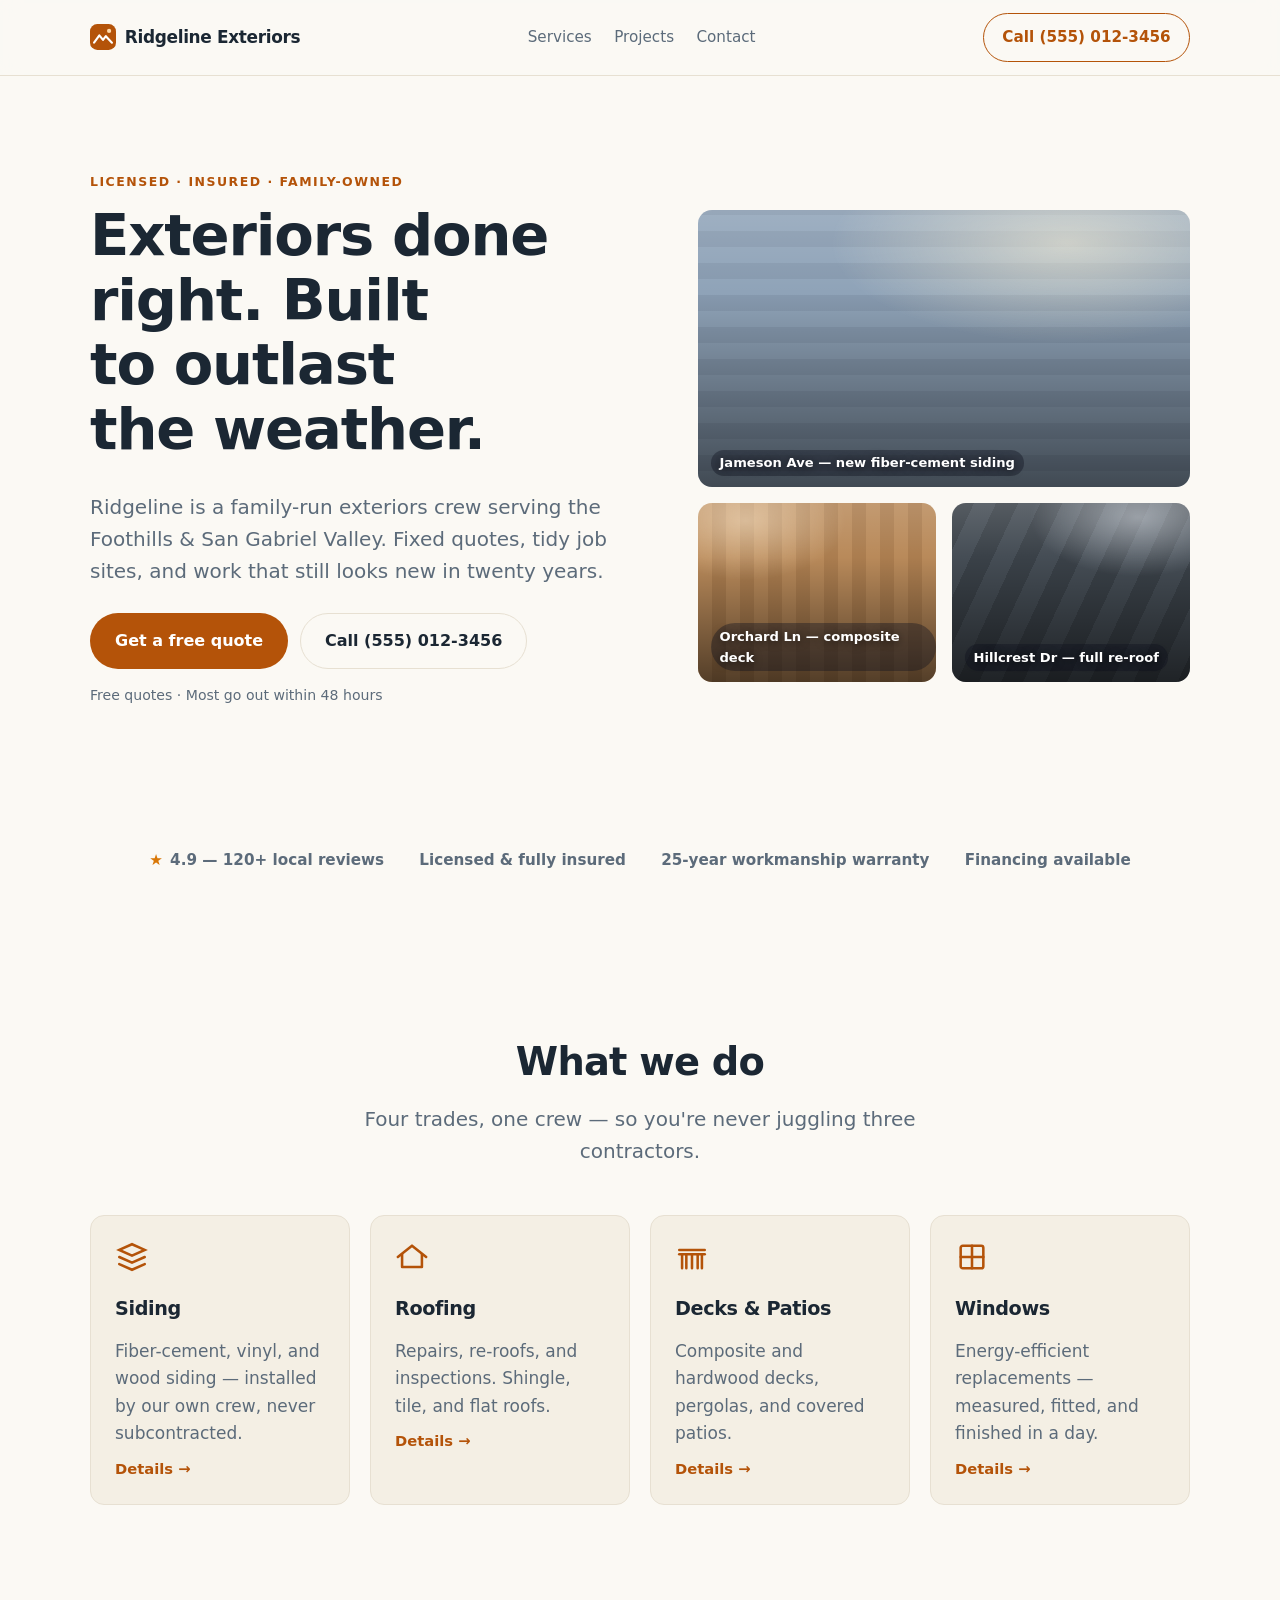
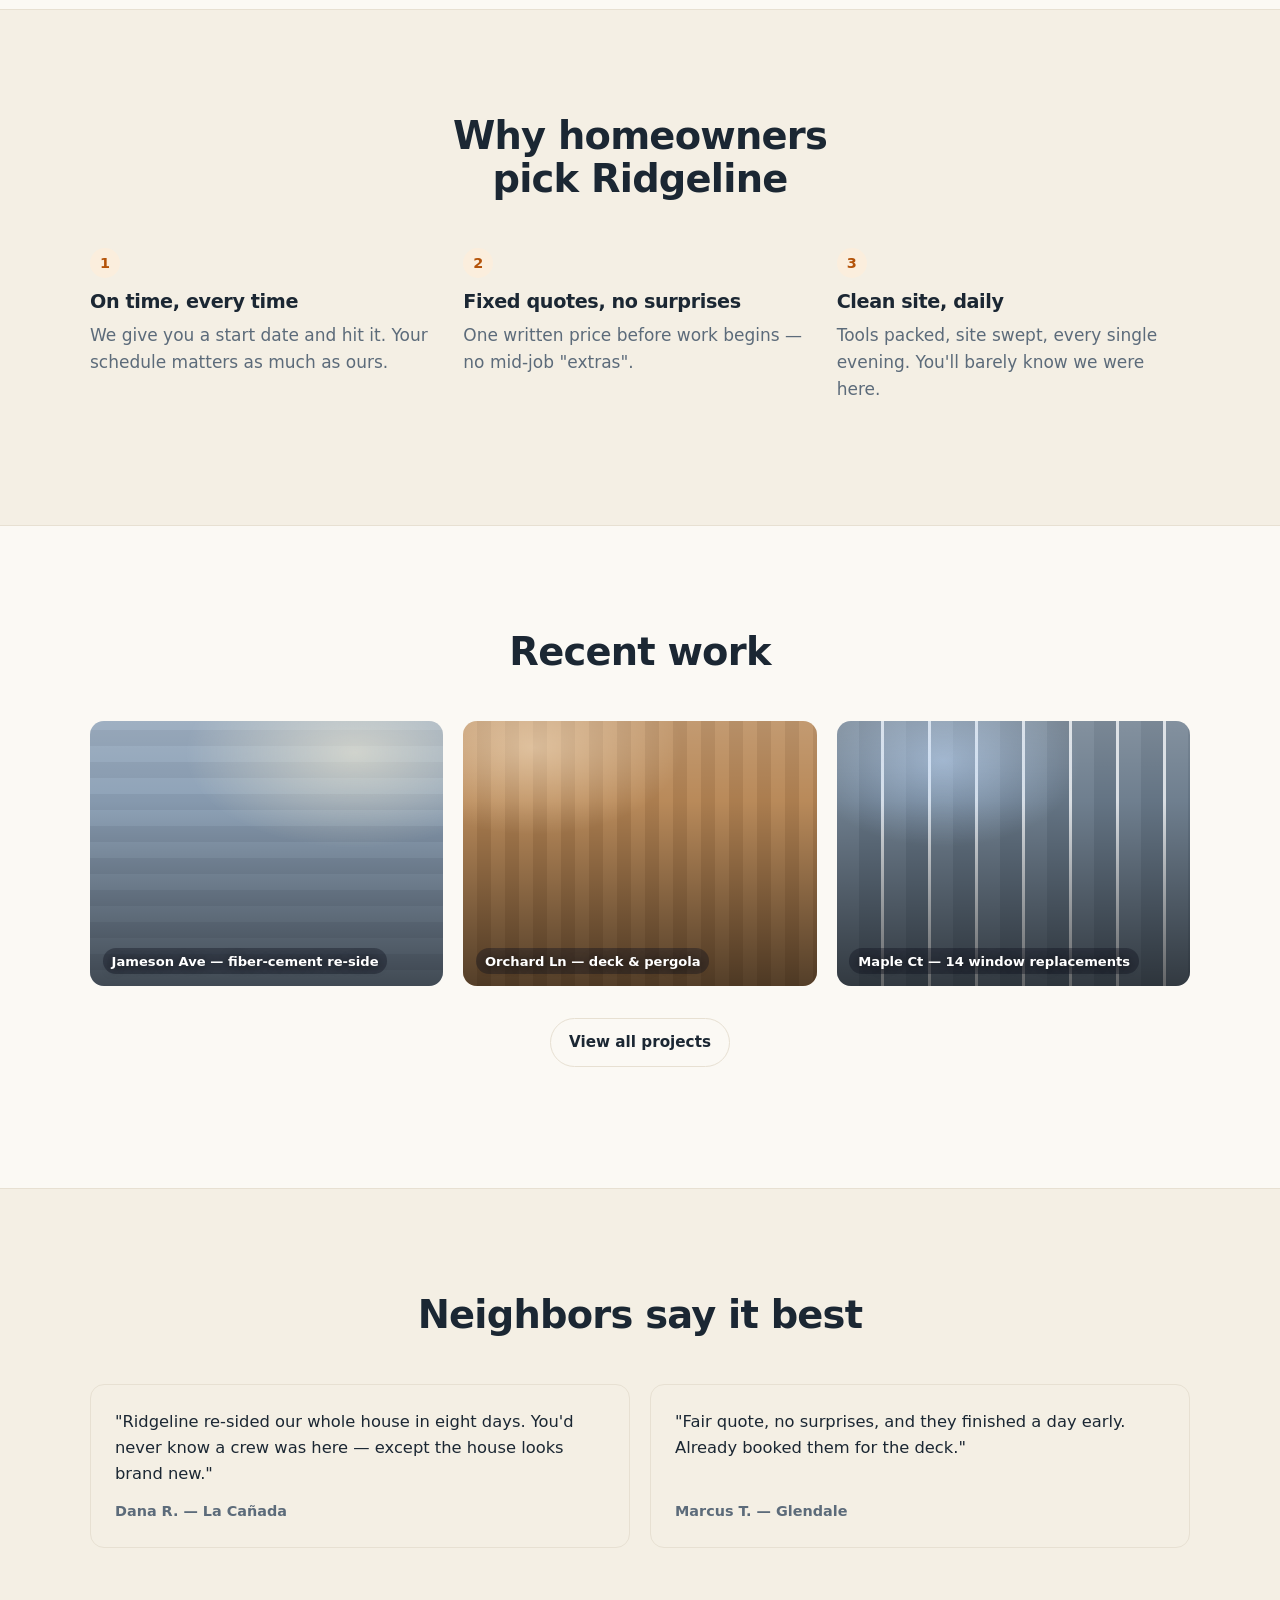
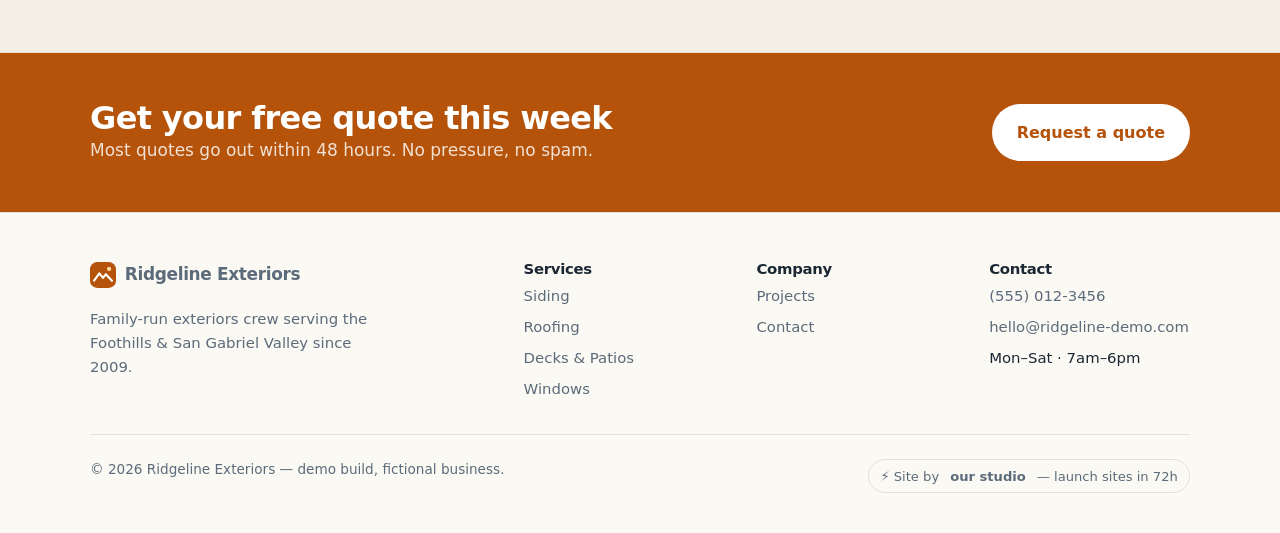
==== index.html @ 2b3e5225 "Ridgeline Exteriors — showcase build (fictional business)" ====
<!doctype html>
<html lang="en">
<head>
  <meta charset="utf-8">
  <meta name="viewport" content="width=device-width, initial-scale=1">
  <title>Ridgeline Exteriors — Siding, roofing &amp; decks done right</title>
  <meta name="description" content="Family-run exteriors crew serving the Foothills & San Gabriel Valley. Siding, roofing, decks, and windows — fixed quotes, tidy job sites, 25-year workmanship warranty.">
  <meta property="og:title" content="Ridgeline Exteriors">
  <meta property="og:description" content="Exteriors done right. Built to outlast the weather.">
  <!-- TODO(og): generate assets/og.png at QA -->
  <meta property="og:image" content="assets/og.png">
  <link rel="icon" href="assets/favicon.svg" type="image/svg+xml">
  <link rel="stylesheet" href="assets/base.css">
  <link rel="stylesheet" href="assets/site.css">
</head>
<body>
  <header class="nav">
    <div class="container nav-inner">
      <a class="brand" href="index.html">
        <svg class="brand-mark" viewBox="0 0 32 32" aria-hidden="true"><rect width="32" height="32" rx="9" fill="var(--accent)"/><path d="M5 23l6.5-9 4.5 5.5 3.5-4.5L27 23" fill="none" stroke="#fff" stroke-width="2.6" stroke-linecap="round" stroke-linejoin="round"/><circle cx="23.5" cy="8.5" r="2.6" fill="#ffd9a8"/></svg>
        Ridgeline Exteriors
      </a>
      <nav aria-label="Main">
        <ul class="nav-links">
          <li><a href="services.html">Services</a></li>
          <li><a href="projects.html">Projects</a></li>
          <li><a href="contact.html">Contact</a></li>
        </ul>
      </nav>
      <a class="btn btn-phone" href="tel:+15550123456">Call (555) 012-3456</a>
    </div>
  </header>

  <main>
    <!-- Hero -->
    <section class="hero">
      <div class="container hero-inner">
        <div>
          <p class="eyebrow">Licensed · Insured · Family-owned</p>
          <h1>Exteriors done right. Built to outlast the weather.</h1>
          <p class="lead">Ridgeline is a family-run exteriors crew serving the Foothills &amp; San Gabriel Valley. Fixed quotes, tidy job sites, and work that still looks new in twenty years.</p>
          <div class="hero-cta">
            <a class="btn btn-primary btn-lg" href="contact.html">Get a free quote</a>
            <a class="btn btn-ghost btn-lg" href="tel:+15550123456">Call (555) 012-3456</a>
          </div>
          <p class="hero-note">Free quotes · Most go out within 48 hours</p>
        </div>
        <div style="display:grid;grid-template-columns:1fr 1fr;gap:1rem;">
          <div class="photo photo-siding" style="grid-column:1/-1;aspect-ratio:16/9;"><span class="cap">Jameson Ave — new fiber-cement siding</span></div>
          <div class="photo photo-deck"><span class="cap">Orchard Ln — composite deck</span></div>
          <div class="photo photo-roof"><span class="cap">Hillcrest Dr — full re-roof</span></div>
        </div>
      </div>
    </section>

    <!-- Trust bar -->
    <section class="section-tight">
      <div class="container">
        <div class="trustbar">
          <span><span class="star">★</span> 4.9 — 120+ local reviews</span>
          <span>Licensed &amp; fully insured</span>
          <span>25-year workmanship warranty</span>
          <span>Financing available</span>
        </div>
      </div>
    </section>

    <!-- Services -->
    <section class="section" id="services">
      <div class="container">
        <div class="center" style="max-width:660px;margin:0 auto 3rem;">
          <h2>What we do</h2>
          <p class="lead">Four trades, one crew — so you're never juggling three contractors.</p>
        </div>
        <div class="grid grid-4">
          <div class="card service-card">
            <svg class="icon" viewBox="0 0 24 24" fill="none" stroke="currentColor" stroke-width="1.8" stroke-linecap="round" aria-hidden="true"><path d="M3 7l9-4 9 4-9 4-9-4z"/><path d="M3 12l9 4 9-4"/><path d="M3 17l9 4 9-4"/></svg>
            <h3>Siding</h3>
            <p class="muted mb-0">Fiber-cement, vinyl, and wood siding — installed by our own crew, never subcontracted.</p>
            <a class="more" href="services.html#siding">Details →</a>
          </div>
          <div class="card service-card">
            <svg class="icon" viewBox="0 0 24 24" fill="none" stroke="currentColor" stroke-width="1.8" stroke-linecap="round" stroke-linejoin="round" aria-hidden="true"><path d="M2 12L12 4l10 8"/><path d="M5 10v9h14v-9"/></svg>
            <h3>Roofing</h3>
            <p class="muted mb-0">Repairs, re-roofs, and inspections. Shingle, tile, and flat roofs.</p>
            <a class="more" href="services.html#roofing">Details →</a>
          </div>
          <div class="card service-card">
            <svg class="icon" viewBox="0 0 24 24" fill="none" stroke="currentColor" stroke-width="1.8" stroke-linecap="round" aria-hidden="true"><path d="M3 10h18"/><path d="M5 10v10M19 10v10M8 10v10M12 10v10M16 10v10"/><path d="M3 7h18"/></svg>
            <h3>Decks &amp; Patios</h3>
            <p class="muted mb-0">Composite and hardwood decks, pergolas, and covered patios.</p>
            <a class="more" href="services.html#decks">Details →</a>
          </div>
          <div class="card service-card">
            <svg class="icon" viewBox="0 0 24 24" fill="none" stroke="currentColor" stroke-width="1.8" stroke-linecap="round" aria-hidden="true"><rect x="4" y="4" width="16" height="16" rx="1.5"/><path d="M12 4v16M4 12h16"/></svg>
            <h3>Windows</h3>
            <p class="muted mb-0">Energy-efficient replacements — measured, fitted, and finished in a day.</p>
            <a class="more" href="services.html#windows">Details →</a>
          </div>
        </div>
      </div>
    </section>

    <!-- Why us -->
    <section class="section" style="background:var(--card);border-block:1px solid var(--line);">
      <div class="container">
        <div class="center" style="max-width:660px;margin:0 auto 3rem;">
          <h2>Why homeowners pick Ridgeline</h2>
        </div>
        <div class="grid grid-3">
          <div>
            <span class="step-num">1</span>
            <h3>On time, every time</h3>
            <p class="muted">We give you a start date and hit it. Your schedule matters as much as ours.</p>
          </div>
          <div>
            <span class="step-num">2</span>
            <h3>Fixed quotes, no surprises</h3>
            <p class="muted">One written price before work begins — no mid-job "extras".</p>
          </div>
          <div>
            <span class="step-num">3</span>
            <h3>Clean site, daily</h3>
            <p class="muted">Tools packed, site swept, every single evening. You'll barely know we were here.</p>
          </div>
        </div>
      </div>
    </section>

    <!-- Projects teaser -->
    <section class="section">
      <div class="container">
        <div class="center" style="max-width:660px;margin:0 auto 3rem;">
          <h2>Recent work</h2>
        </div>
        <div class="grid grid-3">
          <div class="photo photo-siding"><span class="cap">Jameson Ave — fiber-cement re-side</span></div>
          <div class="photo photo-deck"><span class="cap">Orchard Ln — deck &amp; pergola</span></div>
          <div class="photo photo-window"><span class="cap">Maple Ct — 14 window replacements</span></div>
        </div>
        <p class="center" style="margin-top:2rem;"><a class="btn btn-ghost" href="projects.html">View all projects</a></p>
      </div>
    </section>

    <!-- Testimonials -->
    <section class="section" style="background:var(--card);border-block:1px solid var(--line);">
      <div class="container">
        <div class="center" style="max-width:660px;margin:0 auto 3rem;">
          <h2>Neighbors say it best</h2>
        </div>
        <div class="grid grid-2">
          <div class="card testimonial">
            <blockquote>"Ridgeline re-sided our whole house in eight days. You'd never know a crew was here — except the house looks brand new."</blockquote>
            <span class="who">Dana R. — La Cañada</span>
          </div>
          <div class="card testimonial">
            <blockquote>"Fair quote, no surprises, and they finished a day early. Already booked them for the deck."</blockquote>
            <span class="who">Marcus T. — Glendale</span>
          </div>
        </div>
      </div>
    </section>

    <!-- Quote band -->
    <section class="quote-band">
      <div class="container">
        <div>
          <h2 class="mb-0" style="font-size:clamp(1.4rem,3vw,2rem);">Get your free quote this week</h2>
          <p class="mb-0" style="color:rgba(255,255,255,.82);">Most quotes go out within 48 hours. No pressure, no spam.</p>
        </div>
        <a class="btn btn-primary btn-lg" href="contact.html">Request a quote</a>
      </div>
    </section>
  </main>

  <footer class="footer">
    <div class="container">
      <div class="footer-cols">
        <div>
          <a class="brand" href="index.html">
            <svg class="brand-mark" viewBox="0 0 32 32" aria-hidden="true"><rect width="32" height="32" rx="9" fill="var(--accent)"/><path d="M5 23l6.5-9 4.5 5.5 3.5-4.5L27 23" fill="none" stroke="#fff" stroke-width="2.6" stroke-linecap="round" stroke-linejoin="round"/><circle cx="23.5" cy="8.5" r="2.6" fill="#ffd9a8"/></svg>
            Ridgeline Exteriors
          </a>
          <p class="muted" style="margin-top:.8rem;max-width:30ch;">Family-run exteriors crew serving the Foothills &amp; San Gabriel Valley since 2009.</p>
        </div>
        <div>
          <h4>Services</h4>
          <ul>
            <li><a href="services.html#siding">Siding</a></li>
            <li><a href="services.html#roofing">Roofing</a></li>
            <li><a href="services.html#decks">Decks &amp; Patios</a></li>
            <li><a href="services.html#windows">Windows</a></li>
          </ul>
        </div>
        <div>
          <h4>Company</h4>
          <ul>
            <li><a href="projects.html">Projects</a></li>
            <li><a href="contact.html">Contact</a></li>
          </ul>
        </div>
        <div>
          <h4>Contact</h4>
          <ul>
            <li><a href="tel:+15550123456">(555) 012-3456</a></li>
            <li><a href="mailto:hello@ridgeline-demo.com">hello@ridgeline-demo.com</a></li>
            <li>Mon–Sat · 7am–6pm</li>
          </ul>
        </div>
      </div>
      <div class="footer-bottom">
        <span>© 2026 Ridgeline Exteriors — demo build, fictional business.</span>
        <!-- TODO(brand): replace "our studio" with the venture brand name at batch -->
        <a class="site-badge" href="#">⚡ Site by <strong>&nbsp;our studio&nbsp;</strong>— launch sites in 72h</a>
      </div>
    </div>
  </footer>
</body>
</html>
---- assets/base.css ----
/* ============================================================
   Studio Web Kit — base.css (v1)
   Structure + components. Builds override tokens in site.css.
   Static-first · no dependencies · self-contained.
   ============================================================ */

/* --- Tokens ------------------------------------------------- */
:root {
  --bg: #ffffff;
  --fg: #101223;
  --muted: #5d6172;
  --line: #e7e9f2;
  --card: #f6f7fb;
  --accent: #5b5bd6;
  --accent-contrast: #ffffff;
  --accent-soft: #ececfd;
  --ok: #0f9d6a;
  --radius-s: 10px;
  --radius: 16px;
  --radius-l: 24px;
  --maxw: 1100px;
  --font: ui-sans-serif, system-ui, -apple-system, "Segoe UI", Roboto, "Helvetica Neue", Arial, sans-serif;
  --mono: ui-monospace, SFMono-Regular, Menlo, Consolas, monospace;
  --shadow: 0 1px 2px rgba(16, 18, 35, .06), 0 12px 32px -12px rgba(16, 18, 35, .18);
}

/* --- Reset -------------------------------------------------- */
*, *::before, *::after { box-sizing: border-box; }
html { scroll-behavior: smooth; -webkit-text-size-adjust: 100%; }
body { margin: 0; font-family: var(--font); color: var(--fg); background: var(--bg); line-height: 1.6; font-size: 17px; }
img, svg, video { max-width: 100%; display: block; }
a { color: inherit; }
button, input, textarea, select { font: inherit; }

/* --- Type ---------------------------------------------------- */
h1, h2, h3, h4 { line-height: 1.12; letter-spacing: -0.02em; margin: 0 0 .5em; font-weight: 700; text-wrap: balance; }
h1 { font-size: clamp(2.1rem, 5.2vw, 3.6rem); }
h2 { font-size: clamp(1.6rem, 3.6vw, 2.4rem); }
h3 { font-size: 1.2rem; }
p { margin: 0 0 1em; }
.lead { font-size: clamp(1.05rem, 2.2vw, 1.25rem); color: var(--muted); }
.eyebrow { text-transform: uppercase; letter-spacing: .12em; font-size: .78rem; font-weight: 700; color: var(--accent); margin-bottom: 1em; }

/* --- Layout --------------------------------------------------- */
.container { width: min(var(--maxw), 100% - 3rem); margin-inline: auto; }
.section { padding: clamp(3.5rem, 9vw, 6.5rem) 0; }
.section-tight { padding: clamp(2.5rem, 6vw, 4rem) 0; }
.grid { display: grid; gap: 1.25rem; }
.grid-2 { grid-template-columns: repeat(2, 1fr); }
.grid-3 { grid-template-columns: repeat(3, 1fr); }
.grid-4 { grid-template-columns: repeat(4, 1fr); }
@media (max-width: 1000px) { .grid-4 { grid-template-columns: repeat(2, 1fr); } }
@media (max-width: 560px) { .grid-4 { grid-template-columns: 1fr; } }
@media (max-width: 860px) { .grid-2, .grid-3 { grid-template-columns: 1fr; } }
.center { text-align: center; }
.muted { color: var(--muted); }

/* --- Nav ------------------------------------------------------- */
.nav { position: sticky; top: 0; z-index: 50; backdrop-filter: blur(10px); background: color-mix(in srgb, var(--bg) 82%, transparent); border-bottom: 1px solid var(--line); }
.nav-inner { display: flex; align-items: center; justify-content: space-between; gap: 1rem; padding: .8rem 0; }
.brand { display: inline-flex; align-items: center; gap: .55rem; font-weight: 800; letter-spacing: -.02em; text-decoration: none; font-size: 1.06rem; }
.brand-mark { width: 26px; height: 26px; }
.nav-links { display: flex; gap: 1.4rem; list-style: none; margin: 0; padding: 0; font-size: .95rem; }
.nav-links a { text-decoration: none; color: var(--muted); }
.nav-links a:hover { color: var(--fg); }
@media (max-width: 720px) { .nav-links { display: none; } }

/* --- Buttons ---------------------------------------------------- */
.btn { display: inline-flex; align-items: center; justify-content: center; gap: .5rem; padding: .72rem 1.15rem; border-radius: 999px; border: 1px solid transparent; text-decoration: none; font-weight: 600; font-size: .95rem; cursor: pointer; transition: transform .06s ease, box-shadow .15s ease, background .15s ease; }
.btn:active { transform: translateY(1px); }
.btn-primary { background: var(--accent); color: var(--accent-contrast); }
.btn-primary:hover { box-shadow: 0 8px 20px -8px color-mix(in srgb, var(--accent) 60%, transparent); }
.btn-ghost { border-color: var(--line); color: var(--fg); background: var(--bg); }
.btn-ghost:hover { border-color: color-mix(in srgb, var(--fg) 25%, var(--line)); }
.btn-lg { padding: .9rem 1.5rem; font-size: 1rem; }

/* --- Hero -------------------------------------------------------- */
.hero { padding: clamp(3rem, 8vw, 6rem) 0 clamp(2.5rem, 6vw, 4rem); }
.hero-inner { display: grid; grid-template-columns: 1.05fr .95fr; gap: clamp(2rem, 5vw, 4rem); align-items: center; }
@media (max-width: 900px) { .hero-inner { grid-template-columns: 1fr; } }
.hero-cta { display: flex; gap: .75rem; flex-wrap: wrap; margin-top: 1.6rem; }
.hero-note { margin-top: .9rem; font-size: .88rem; color: var(--muted); }

/* --- Cards -------------------------------------------------------- */
.card { background: var(--card); border: 1px solid var(--line); border-radius: var(--radius); padding: 1.5rem; }
.card-plain { background: var(--bg); box-shadow: var(--shadow); border: 1px solid var(--line); }
.icon { width: 34px; height: 34px; margin-bottom: .9rem; color: var(--accent); }

/* --- Steps --------------------------------------------------------- */
.step-num { display: inline-flex; width: 30px; height: 30px; border-radius: 999px; align-items: center; justify-content: center; background: var(--accent-soft); color: var(--accent); font-weight: 700; font-size: .9rem; margin-bottom: .8rem; }

/* --- Pricing -------------------------------------------------------- */
.pricing { display: grid; grid-template-columns: repeat(3, 1fr); gap: 1.25rem; align-items: stretch; }
@media (max-width: 860px) { .pricing { grid-template-columns: 1fr; } }
.plan { display: flex; flex-direction: column; gap: .9rem; }
.plan.featured { border-color: color-mix(in srgb, var(--accent) 55%, var(--line)); box-shadow: var(--shadow); }
.plan .price { font-size: 2.1rem; font-weight: 800; letter-spacing: -.03em; }
.plan .price small { font-size: .9rem; font-weight: 500; color: var(--muted); letter-spacing: 0; }
.plan ul { list-style: none; margin: 0; padding: 0; display: grid; gap: .5rem; font-size: .95rem; color: var(--muted); }
.plan li::before { content: "\2713"; color: var(--ok); font-weight: 700; margin-right: .5rem; }
.plan .btn { margin-top: auto; }

/* --- FAQ -------------------------------------------------------------- */
.faq { display: grid; gap: .6rem; }
.faq details { border: 1px solid var(--line); border-radius: var(--radius-s); padding: 1rem 1.2rem; background: var(--bg); }
.faq summary { cursor: pointer; font-weight: 600; }
.faq details[open] { background: var(--card); }
.faq p { margin: .7rem 0 0; color: var(--muted); }

/* --- Forms -------------------------------------------------------------- */
.form { display: grid; gap: 1rem; }
.field { display: grid; gap: .35rem; }
.field label { font-weight: 600; font-size: .92rem; }
.field input, .field textarea, .field select { padding: .7rem .85rem; border: 1px solid var(--line); border-radius: var(--radius-s); background: var(--bg); }
.field input:focus, .field textarea:focus { outline: 2px solid color-mix(in srgb, var(--accent) 45%, transparent); outline-offset: 1px; border-color: var(--accent); }

/* --- CTA band -------------------------------------------------------------- */
.cta-band { background: color-mix(in srgb, var(--accent) 8%, var(--bg)); border-block: 1px solid var(--line); }
.cta-band .container { display: flex; align-items: center; justify-content: space-between; gap: 1.5rem; flex-wrap: wrap; padding-block: clamp(2rem, 5vw, 3rem); }

/* --- Footer ------------------------------------------------------------------ */
.footer { padding: 3rem 0 2.5rem; border-top: 1px solid var(--line); font-size: .93rem; }
.footer-cols { display: grid; grid-template-columns: 2fr 1fr 1fr 1fr; gap: 2rem; margin-bottom: 2rem; }
@media (max-width: 860px) { .footer-cols { grid-template-columns: 1fr 1fr; } }
.footer a { color: var(--muted); text-decoration: none; }
.footer a:hover { color: var(--fg); }
.footer ul { list-style: none; margin: 0; padding: 0; display: grid; gap: .45rem; }
.footer-bottom { display: flex; justify-content: space-between; gap: 1rem; flex-wrap: wrap; color: var(--muted); border-top: 1px solid var(--line); padding-top: 1.5rem; font-size: .85rem; }
.site-badge { display: inline-flex; align-items: center; gap: .4rem; padding: .35rem .7rem; border: 1px solid var(--line); border-radius: 999px; font-size: .82rem; color: var(--muted); text-decoration: none; }

/* --- Utilities ------------------------------------------------------------------ */
.logo-row { display: flex; gap: 2rem; flex-wrap: wrap; align-items: center; justify-content: center; color: var(--muted); font-weight: 700; letter-spacing: .02em; font-size: .95rem; opacity: .9; }
.mt-0 { margin-top: 0; } .mb-0 { margin-bottom: 0; }
.sr-only { position: absolute; width: 1px; height: 1px; padding: 0; margin: -1px; overflow: hidden; clip: rect(0 0 0 0); white-space: nowrap; border: 0; }
---- assets/site.css ----
/* Ridgeline Exteriors demo — theme + build-specific pieces (kit override pattern) */

:root {
  --bg: #fbf9f4;
  --fg: #1b2733;
  --muted: #5c6b7a;
  --line: #e7e0d2;
  --card: #f4efe4;
  --accent: #b45309;
  --accent-soft: #fbeedd;
  --ok: #15803d;
  --radius: 14px;
  --radius-l: 22px;
}

/* --- Trust bar --------------------------------------------------- */
.trustbar { display: flex; flex-wrap: wrap; gap: .6rem 2.2rem; align-items: center; justify-content: center; color: var(--muted); font-size: .95rem; font-weight: 600; }
.trustbar span { display: inline-flex; align-items: center; gap: .45rem; }
.trustbar .star { color: #d97706; }

/* --- Photo blocks (CSS-drawn scenes, no external images) --------- */
.photo { position: relative; border-radius: var(--radius); overflow: hidden; aspect-ratio: 4 / 3; }
.photo::after { content: ""; position: absolute; inset: 0; background: linear-gradient(180deg, rgba(255,255,255,.14), transparent 30%, rgba(0,0,0,.55)); }
.photo .cap { position: absolute; left: .8rem; bottom: .7rem; z-index: 2; color: #fff; font-size: .82rem; font-weight: 700; text-shadow: 0 1px 8px rgba(0,0,0,.65); background: rgba(15,18,30,.38); padding: .16rem .55rem; border-radius: 999px; }
.photo-siding { background:
  radial-gradient(80% 60% at 75% 12%, rgba(255, 244, 214, .55), transparent 60%),
  repeating-linear-gradient(0deg, #8fa3b8 0 16px, #8699ae 16px 32px); }
.photo-deck { background:
  radial-gradient(70% 55% at 20% 10%, rgba(255, 235, 205, .5), transparent 60%),
  repeating-linear-gradient(90deg, #b98a5a 0 14px, #ab7d4f 14px 28px); }
.photo-roof { background:
  radial-gradient(75% 55% at 78% 8%, rgba(226, 232, 240, .5), transparent 60%),
  repeating-linear-gradient(115deg, #3a4148 0 20px, #454d55 20px 40px); }
.photo-window { background:
  radial-gradient(60% 50% at 30% 15%, rgba(191, 219, 254, .55), transparent 65%),
  repeating-linear-gradient(90deg, #6f7f8f 0 22px, #647484 22px 44px, #d9dee3 44px 47px); }

/* --- Service cards ------------------------------------------------ */
.service-card { display: flex; flex-direction: column; gap: .6rem; }
.service-card .more { font-weight: 700; color: var(--accent); text-decoration: none; font-size: .92rem; }
.service-card .more:hover { text-decoration: underline; }

/* --- Testimonials --------------------------------------------------- */
.testimonial { display: flex; flex-direction: column; justify-content: space-between; gap: .8rem; }
.testimonial blockquote { margin: 0; font-size: 1.02rem; }
.testimonial .who { color: var(--muted); font-size: .9rem; font-weight: 600; }

/* --- Quote band ------------------------------------------------------ */
.quote-band { background: var(--accent); color: #fff; border: 0; }
.quote-band .container { display: flex; align-items: center; justify-content: space-between; gap: 1.5rem; flex-wrap: wrap; padding-block: clamp(2rem, 5vw, 3rem); }
.quote-band .muted { color: rgba(255, 255, 255, .82); }
.quote-band .btn-primary { background: #fff; color: var(--accent); }

/* --- Phone button / nav ----------------------------------------------- */
.btn-phone { border-color: var(--accent); color: var(--accent); background: transparent; }

/* --- Contact page ------------------------------------------------------ */
.contact-grid { display: grid; grid-template-columns: 1.1fr .9fr; gap: 2rem; align-items: start; }
@media (max-width: 860px) { .contact-grid { grid-template-columns: 1fr; } }
.form-card { background: var(--bg); border: 1px solid var(--line); border-radius: var(--radius-l); padding: 1.6rem; box-shadow: var(--shadow); }
.info-card { background: var(--card); border: 1px solid var(--line); border-radius: var(--radius-l); padding: 1.6rem; display: grid; gap: 1rem; }
.info-row { display: flex; gap: .7rem; align-items: flex-start; font-size: .96rem; }
.info-row strong { display: block; }
.map-ph { border-radius: var(--radius); border: 1px solid var(--line); aspect-ratio: 16 / 9; background:
  linear-gradient(135deg, rgba(180, 83, 9, .08), rgba(27, 39, 51, .06)),
  repeating-linear-gradient(0deg, #eee7d9 0 28px, #e9e1d2 28px 56px),
  repeating-linear-gradient(90deg, #eee7d9 0 28px, #e9e1d2 28px 56px); position: relative; overflow: hidden; }
.map-ph::before { content: ""; position: absolute; left: 42%; top: 30%; width: 16px; height: 16px; border-radius: 999px 999px 999px 0; background: var(--accent); transform: rotate(-45deg); box-shadow: 0 6px 14px rgba(0,0,0,.2); }

/* --- Process steps ------------------------------------------------------ */
.process { display: grid; gap: 1.2rem; }
.process .row { display: flex; gap: 1rem; align-items: flex-start; }

/* --- Check lists / chips -------------------------------------------------- */
.checks { list-style: none; margin: 0 0 1rem; padding: 0; display: grid; gap: .5rem; font-size: .98rem; color: var(--muted); }
.checks li::before { content: "\2713"; color: var(--ok); font-weight: 700; margin-right: .5rem; }
.chip-row { display: flex; gap: .5rem; flex-wrap: wrap; margin: 1.5rem 0 2rem; }
.chip { display: inline-block; padding: .4rem .9rem; border: 1px solid var(--line); border-radius: 999px; font-size: .88rem; color: var(--muted); background: var(--bg); }
.chip.active { border-color: var(--accent); color: var(--accent); background: var(--accent-soft); font-weight: 700; }
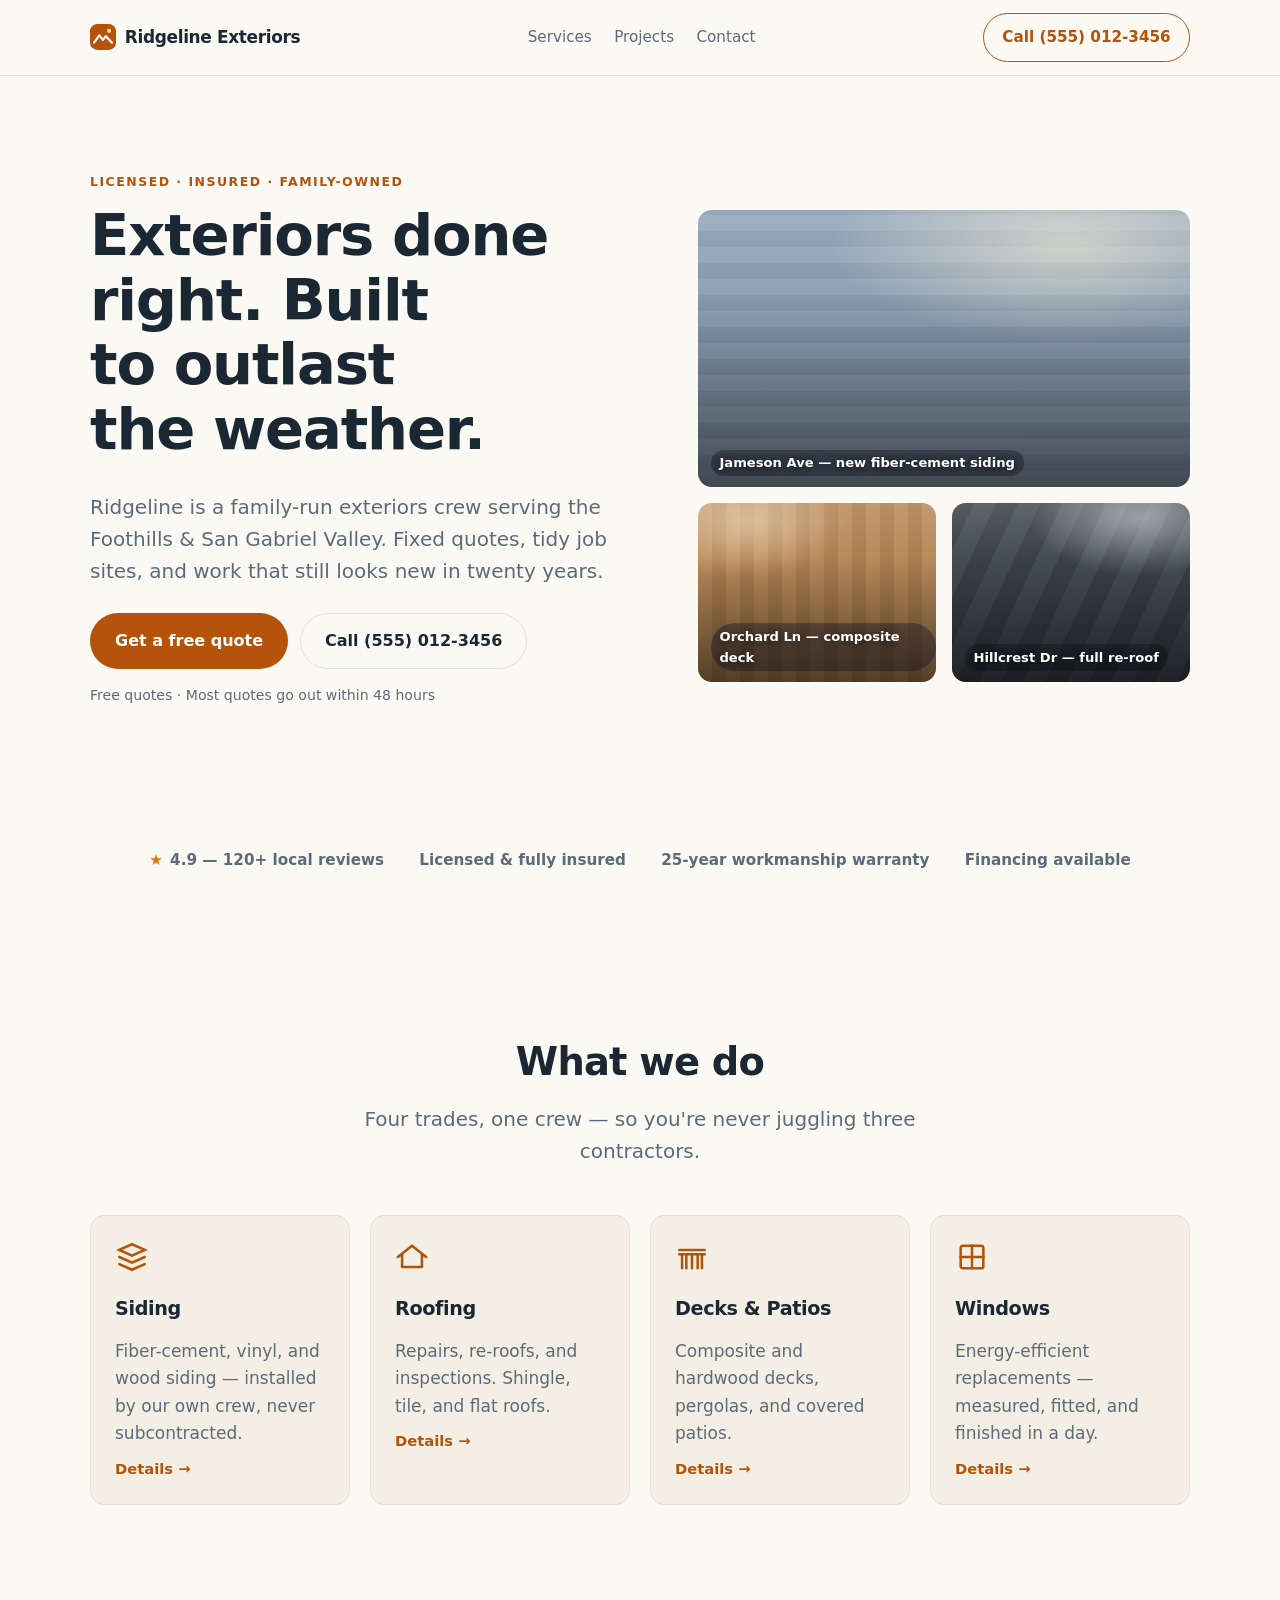
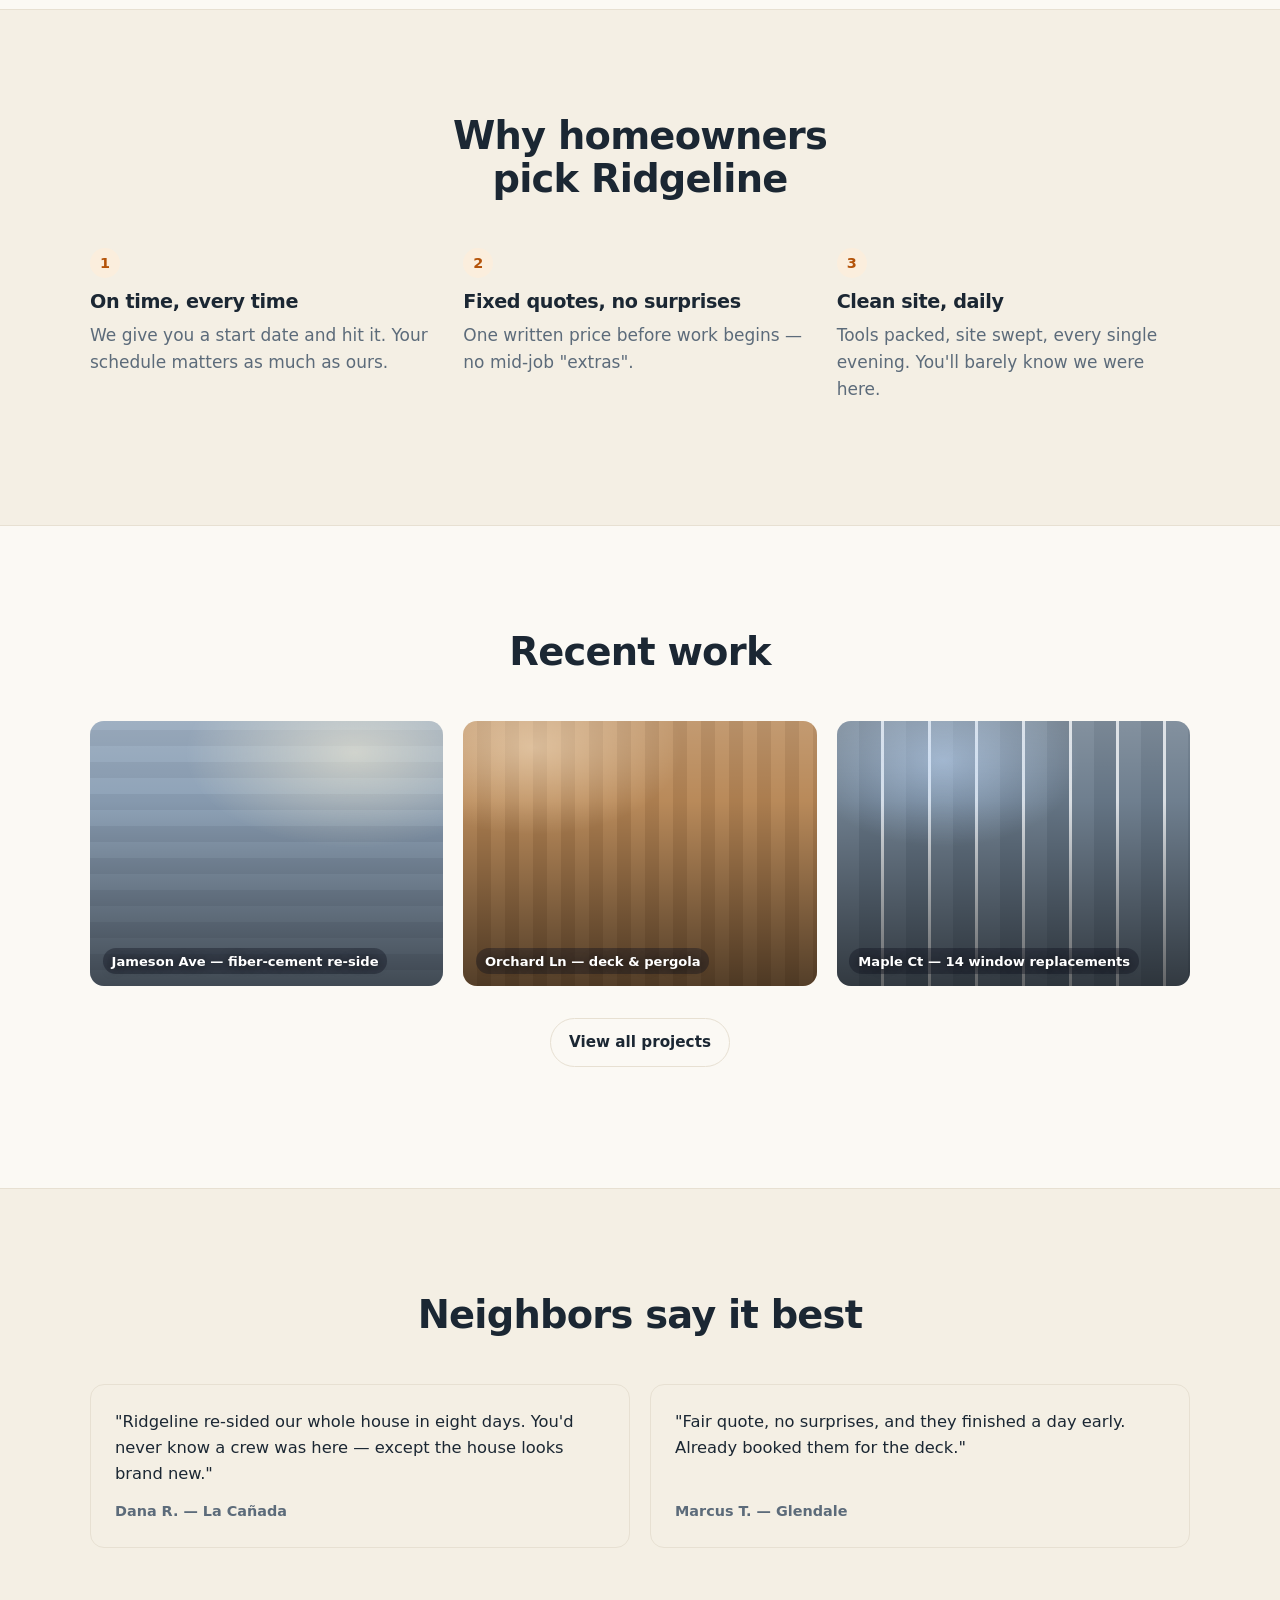
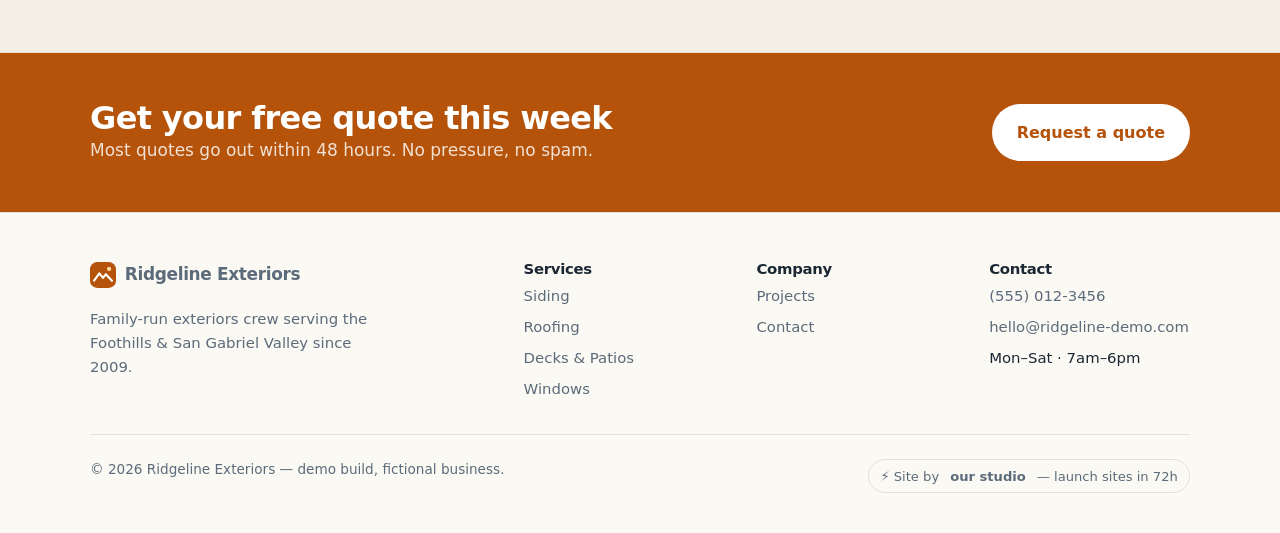
==== commit a8410d2c: "Copy: clarify hero note wording" ====
--- a/index.html
+++ b/index.html
@@ -43,7 +43,7 @@
             <a class="btn btn-primary btn-lg" href="contact.html">Get a free quote</a>
             <a class="btn btn-ghost btn-lg" href="tel:+15550123456">Call (555) 012-3456</a>
           </div>
-          <p class="hero-note">Free quotes · Most go out within 48 hours</p>
+          <p class="hero-note">Free quotes · Most quotes go out within 48 hours</p>
         </div>
         <div style="display:grid;grid-template-columns:1fr 1fr;gap:1rem;">
           <div class="photo photo-siding" style="grid-column:1/-1;aspect-ratio:16/9;"><span class="cap">Jameson Ave — new fiber-cement siding</span></div>
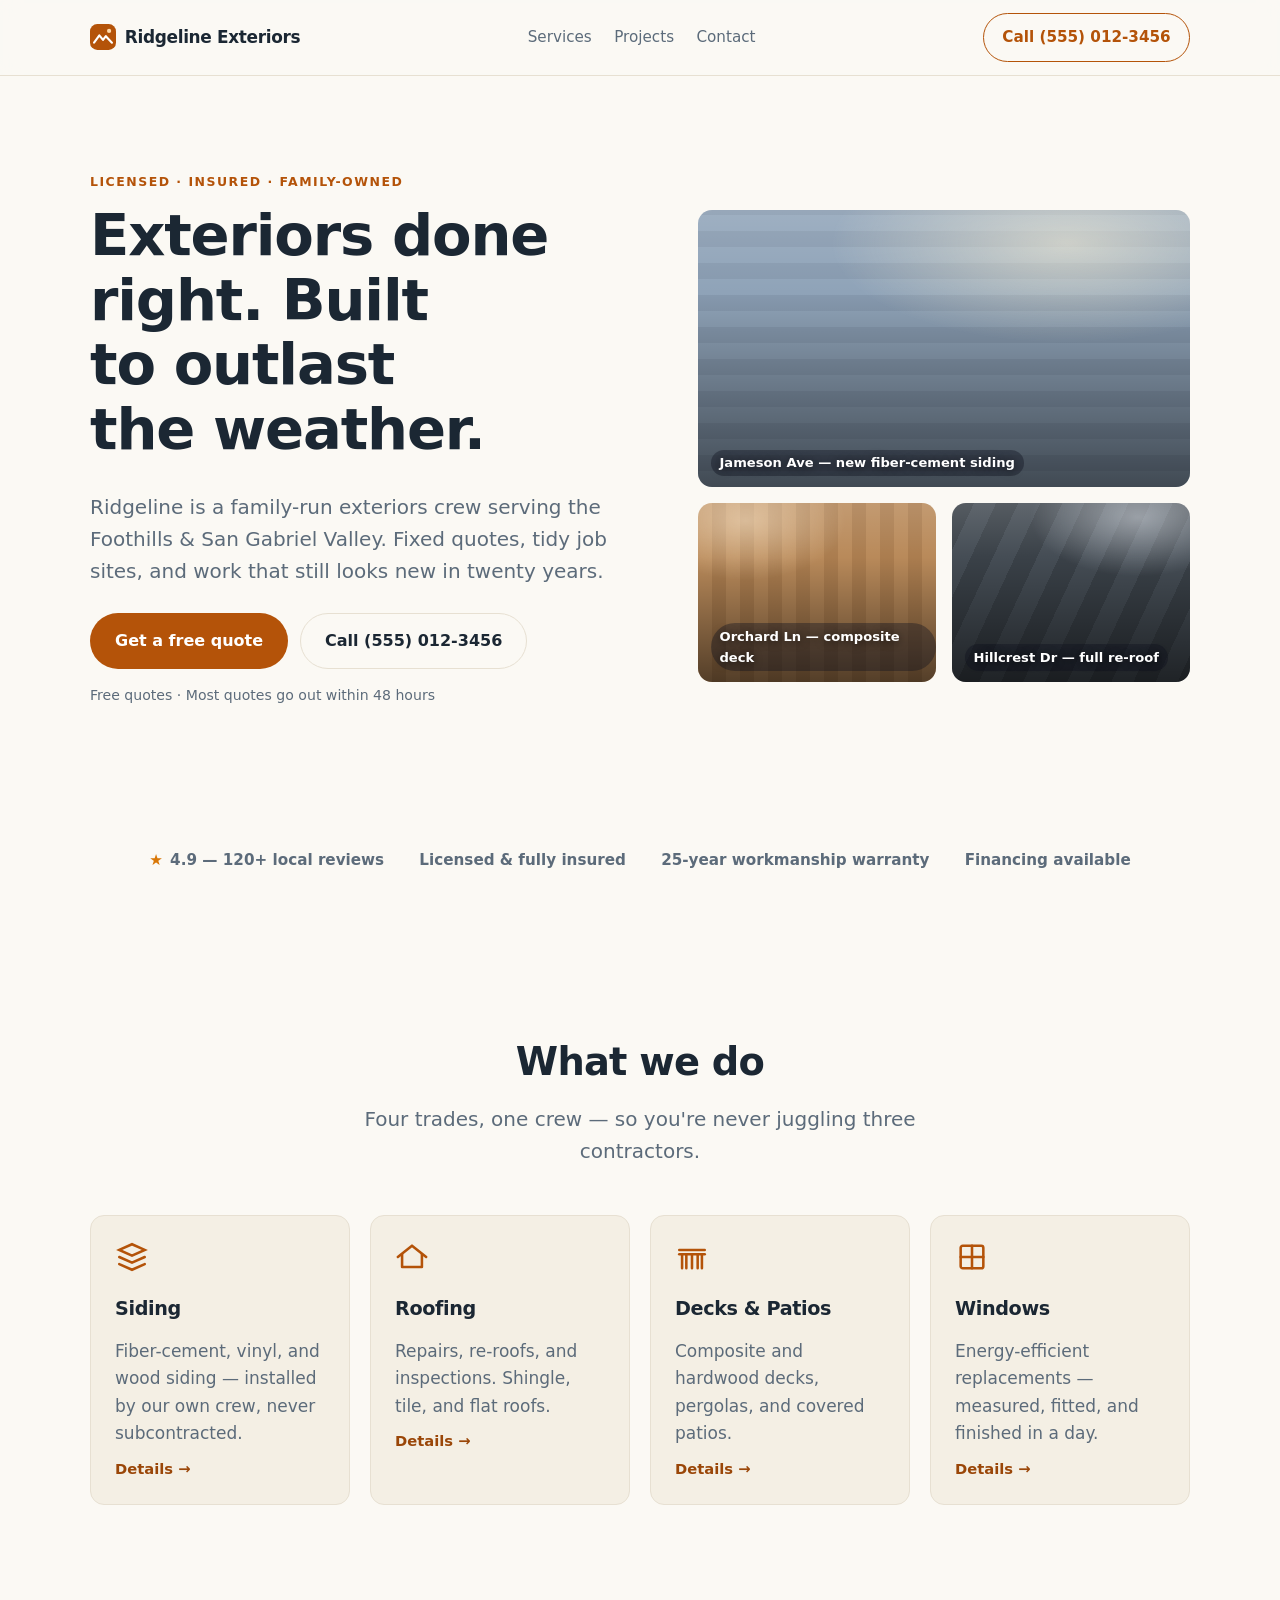
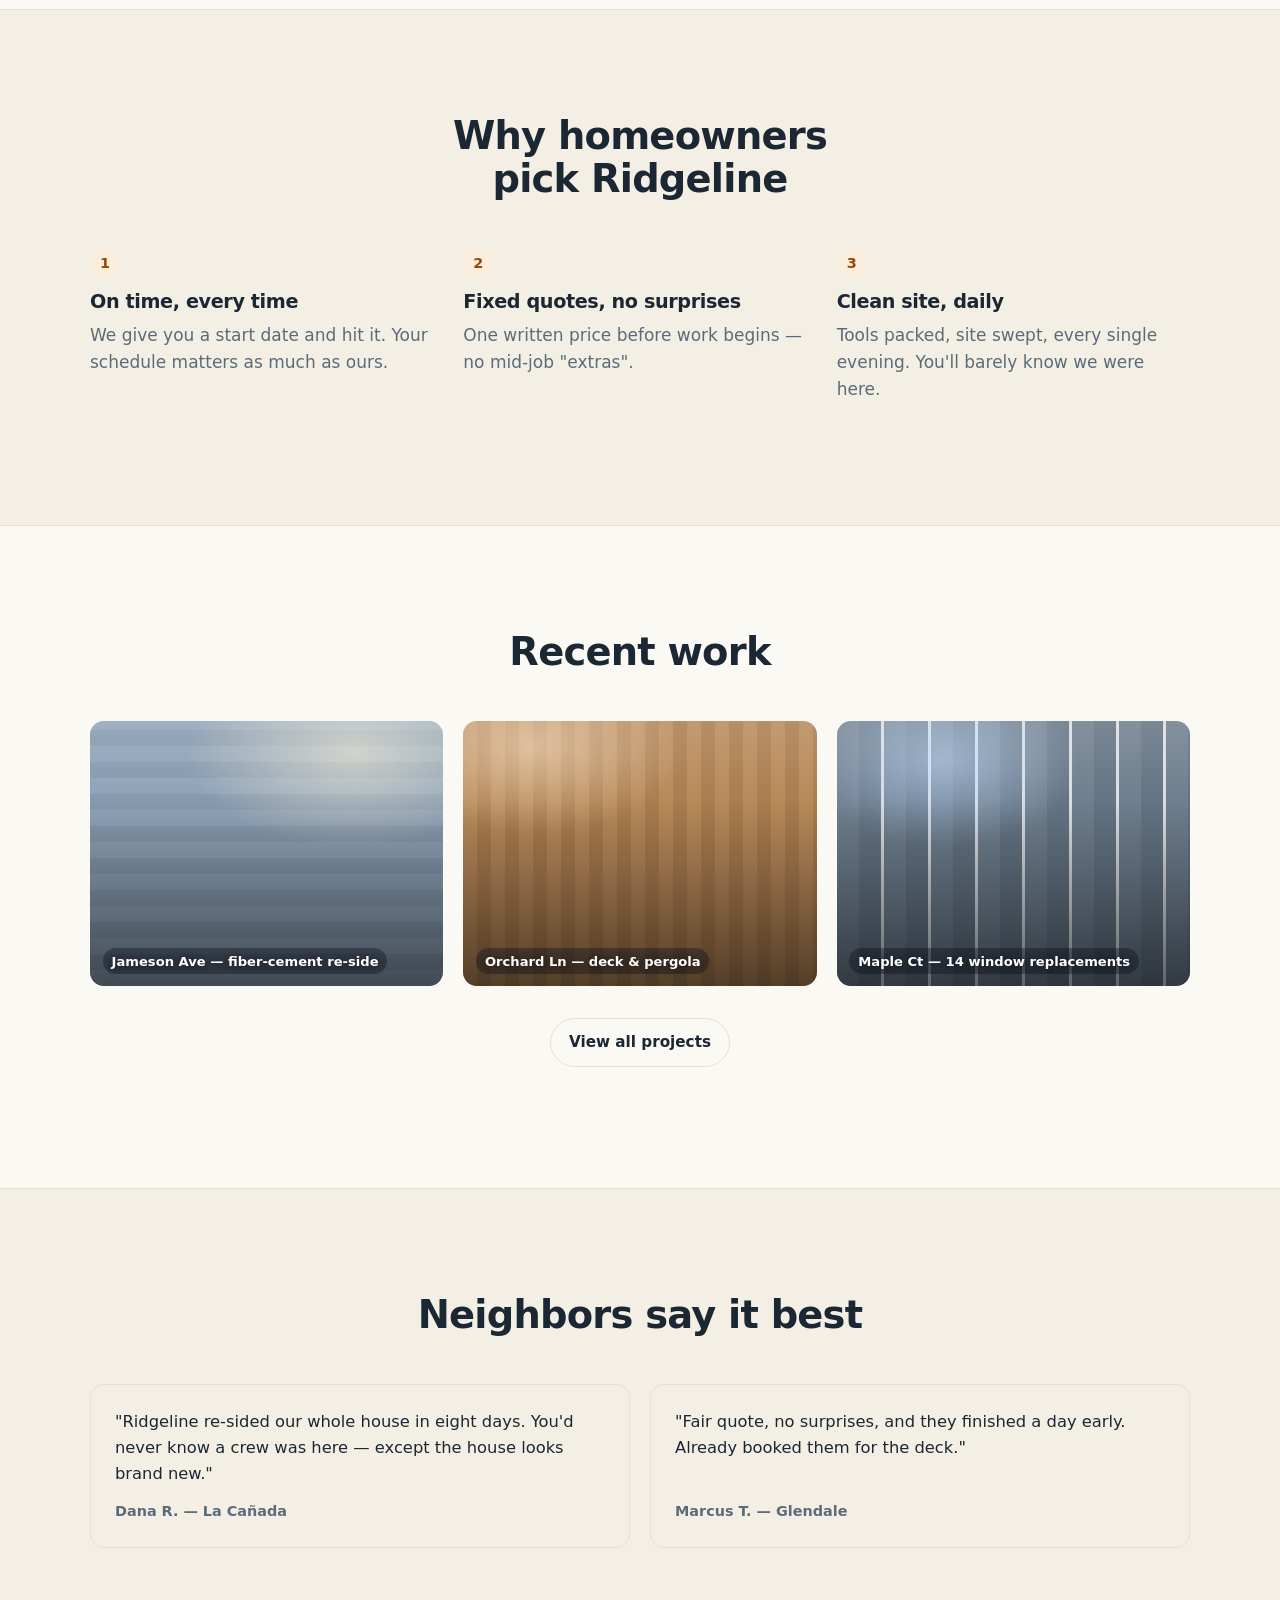
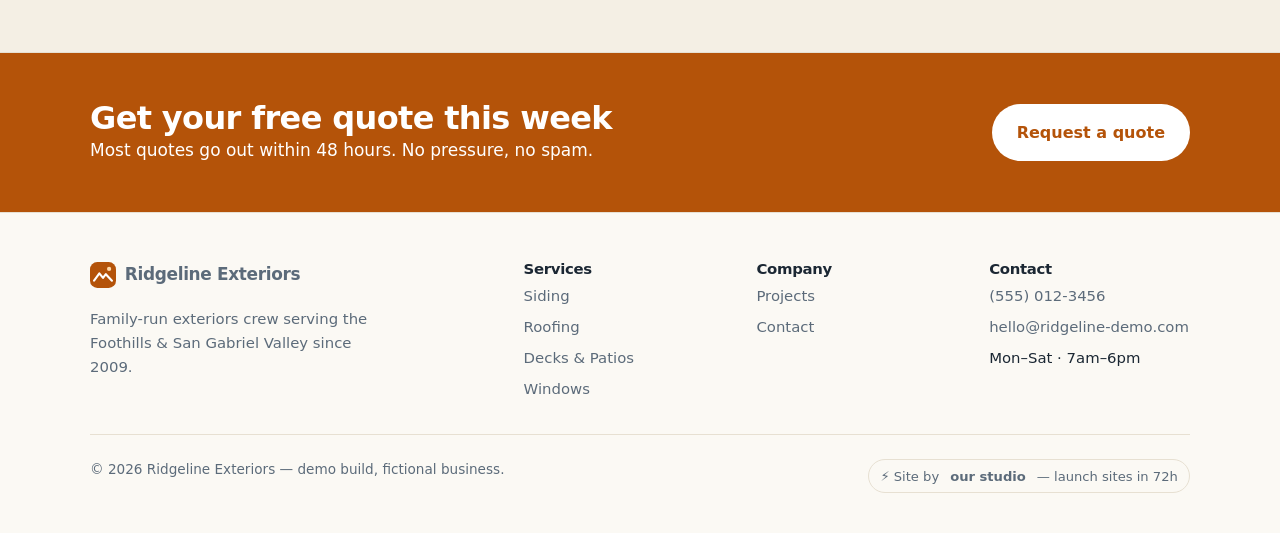
==== commit 894d07a3: "A11y: footer heading order + contrast fixes (accent-ink, quote-band text)" ====
--- a/index.html
+++ b/index.html
@@ -166,7 +166,7 @@
       <div class="container">
         <div>
           <h2 class="mb-0" style="font-size:clamp(1.4rem,3vw,2rem);">Get your free quote this week</h2>
-          <p class="mb-0" style="color:rgba(255,255,255,.82);">Most quotes go out within 48 hours. No pressure, no spam.</p>
+          <p class="mb-0" style="color:#fff;">Most quotes go out within 48 hours. No pressure, no spam.</p>
         </div>
         <a class="btn btn-primary btn-lg" href="contact.html">Request a quote</a>
       </div>
@@ -184,7 +184,7 @@
           <p class="muted" style="margin-top:.8rem;max-width:30ch;">Family-run exteriors crew serving the Foothills &amp; San Gabriel Valley since 2009.</p>
         </div>
         <div>
-          <h4>Services</h4>
+          <h3>Services</h3>
           <ul>
             <li><a href="services.html#siding">Siding</a></li>
             <li><a href="services.html#roofing">Roofing</a></li>
@@ -193,14 +193,14 @@
           </ul>
         </div>
         <div>
-          <h4>Company</h4>
+          <h3>Company</h3>
           <ul>
             <li><a href="projects.html">Projects</a></li>
             <li><a href="contact.html">Contact</a></li>
           </ul>
         </div>
         <div>
-          <h4>Contact</h4>
+          <h3>Contact</h3>
           <ul>
             <li><a href="tel:+15550123456">(555) 012-3456</a></li>
             <li><a href="mailto:hello@ridgeline-demo.com">hello@ridgeline-demo.com</a></li>
--- a/assets/base.css
+++ b/assets/base.css
@@ -125,6 +125,7 @@
 .footer a { color: var(--muted); text-decoration: none; }
 .footer a:hover { color: var(--fg); }
 .footer ul { list-style: none; margin: 0; padding: 0; display: grid; gap: .45rem; }
+.footer h3 { font-size: 1em; }
 .footer-bottom { display: flex; justify-content: space-between; gap: 1rem; flex-wrap: wrap; color: var(--muted); border-top: 1px solid var(--line); padding-top: 1.5rem; font-size: .85rem; }
 .site-badge { display: inline-flex; align-items: center; gap: .4rem; padding: .35rem .7rem; border: 1px solid var(--line); border-radius: 999px; font-size: .82rem; color: var(--muted); text-decoration: none; }
 
--- a/assets/site.css
+++ b/assets/site.css
@@ -77,3 +77,9 @@
 .chip-row { display: flex; gap: .5rem; flex-wrap: wrap; margin: 1.5rem 0 2rem; }
 .chip { display: inline-block; padding: .4rem .9rem; border: 1px solid var(--line); border-radius: 999px; font-size: .88rem; color: var(--muted); background: var(--bg); }
 .chip.active { border-color: var(--accent); color: var(--accent); background: var(--accent-soft); font-weight: 700; }
+
+/* --- Contrast fixes (Lighthouse) ------------------------------------- */
+:root { --accent-ink: #9a4608; }
+.service-card .more { color: var(--accent-ink); }
+.step-num { color: var(--accent-ink); }
+.quote-band .muted { color: #fff; }
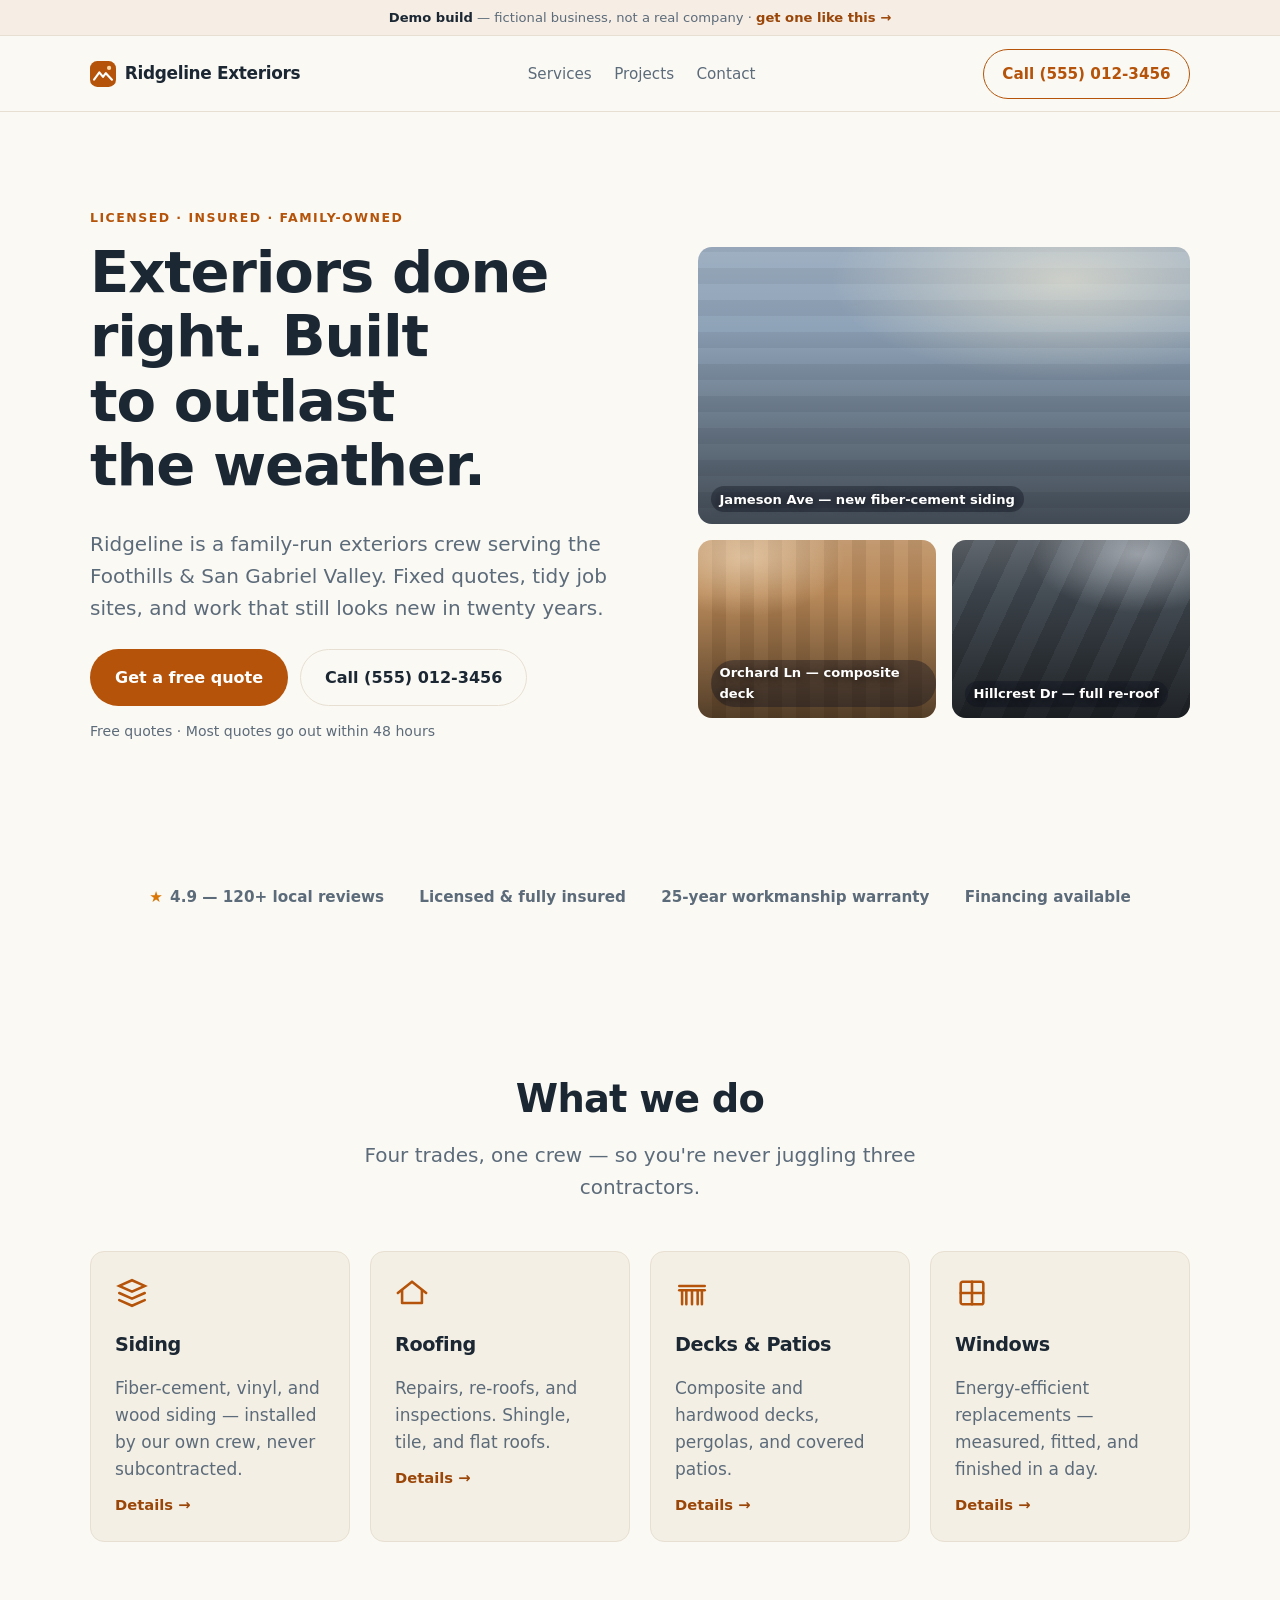
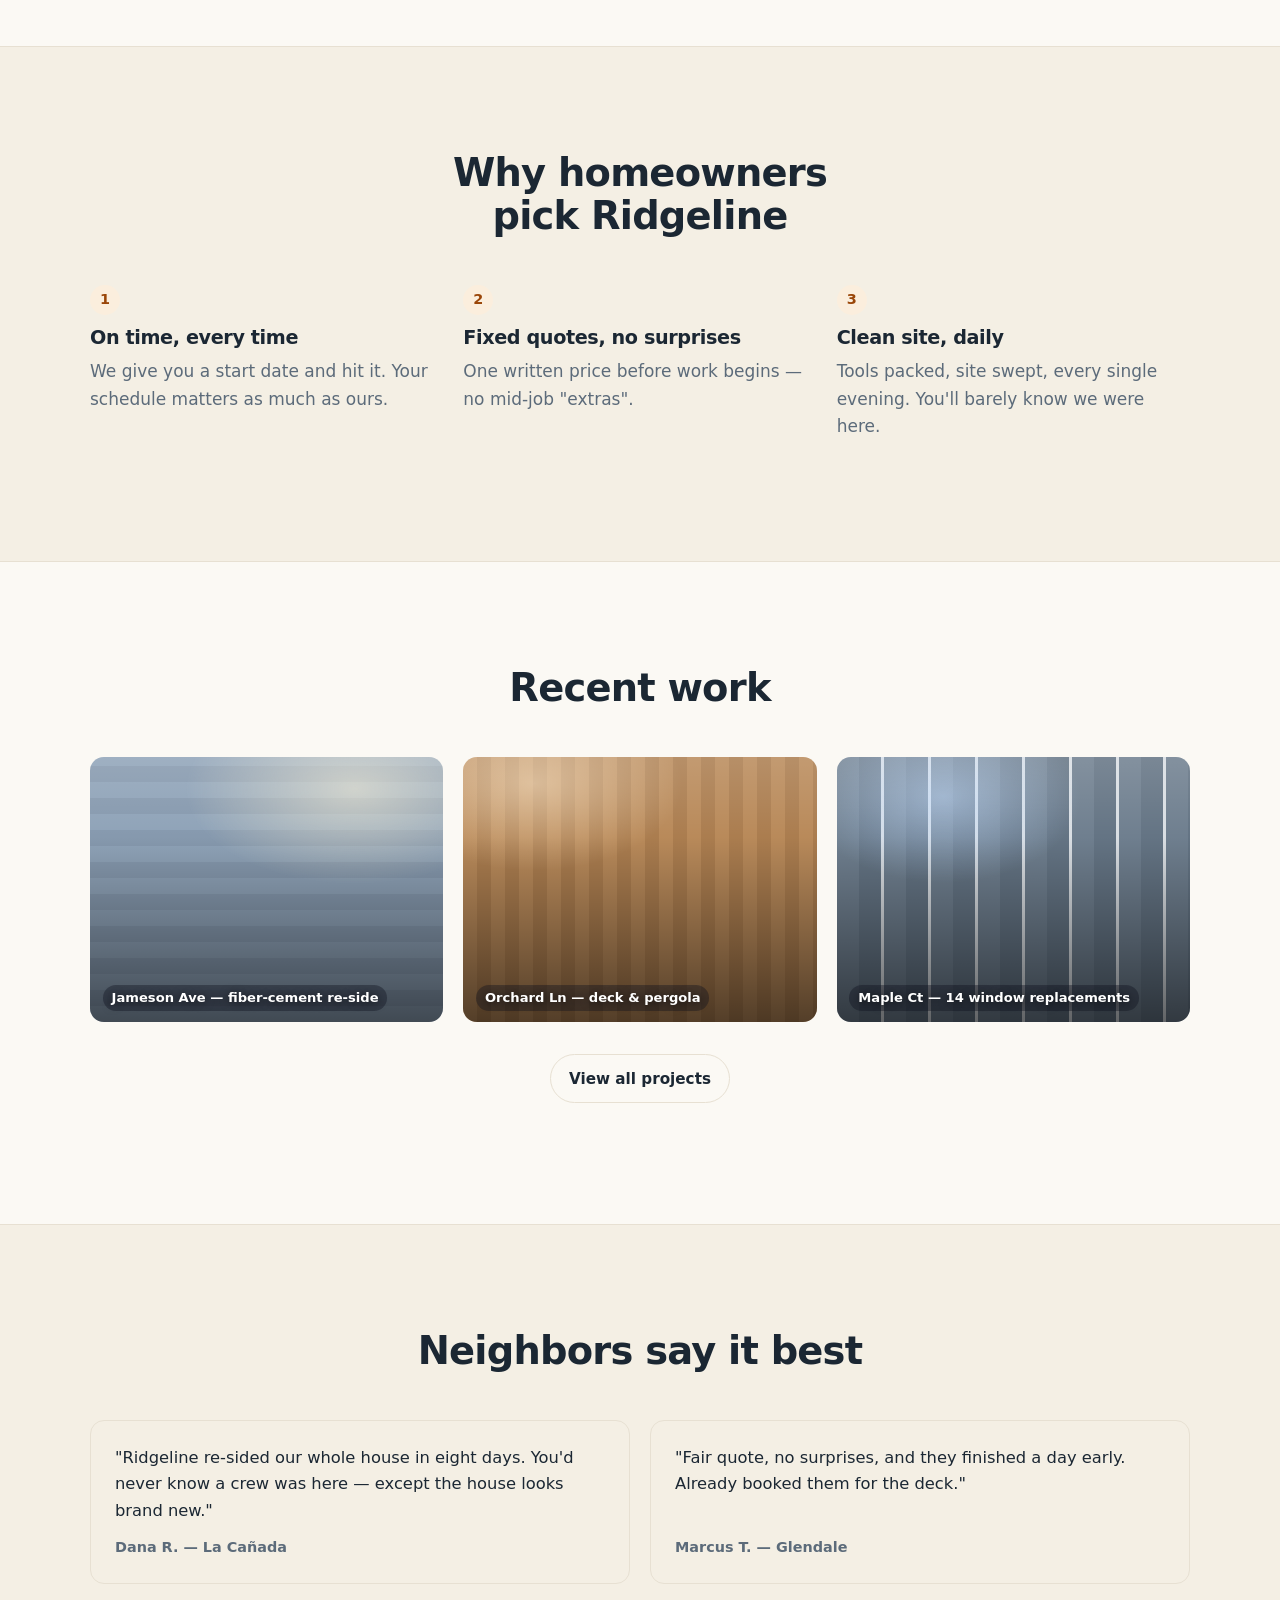
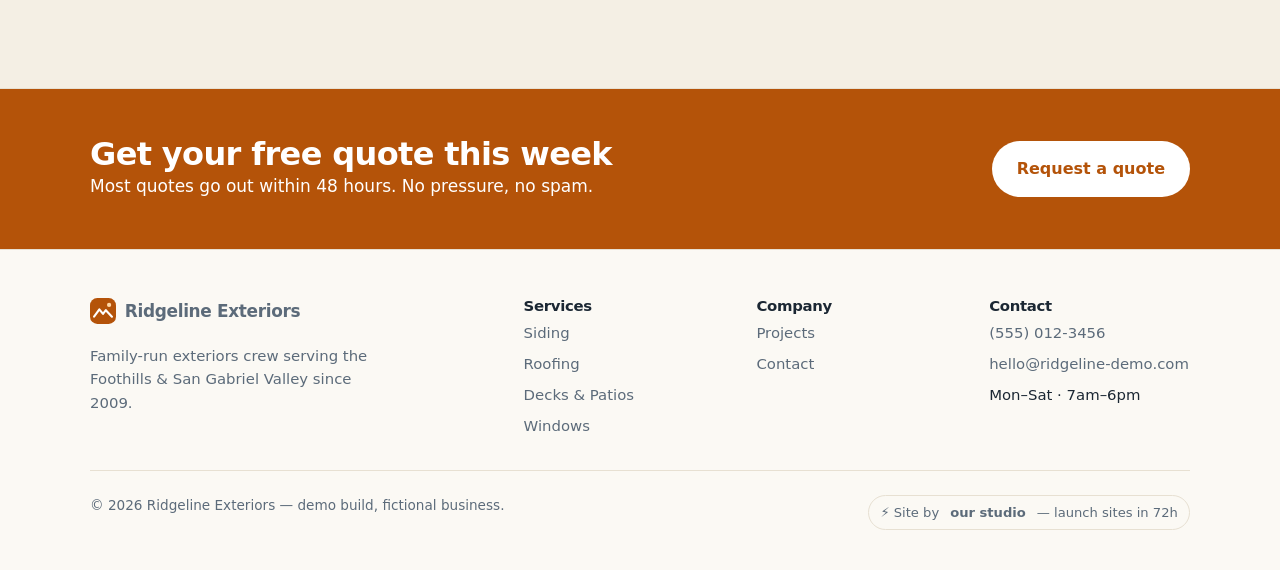
==== commit e6d7be53: "Demo-build strip above nav (Panam review nit)" ====
--- a/index.html
+++ b/index.html
@@ -14,6 +14,7 @@
   <link rel="stylesheet" href="assets/site.css">
 </head>
 <body>
+  <div class="demo-strip"><strong>Demo build</strong> — fictional business, not a real company · <a href="https://multosakalye.github.io/launch-line/">get one like this →</a></div>
   <header class="nav">
     <div class="container nav-inner">
       <a class="brand" href="index.html">
@@ -211,7 +212,7 @@
       <div class="footer-bottom">
         <span>© 2026 Ridgeline Exteriors — demo build, fictional business.</span>
         <!-- TODO(brand): replace "our studio" with the venture brand name at batch -->
-        <a class="site-badge" href="#">⚡ Site by <strong>&nbsp;our studio&nbsp;</strong>— launch sites in 72h</a>
+        <a class="site-badge" href="https://multosakalye.github.io/launch-line/">⚡ Site by <strong>&nbsp;our studio&nbsp;</strong>— launch sites in 72h</a>
       </div>
     </div>
   </footer>
--- a/assets/base.css
+++ b/assets/base.css
@@ -128,6 +128,10 @@
 .footer h3 { font-size: 1em; }
 .footer-bottom { display: flex; justify-content: space-between; gap: 1rem; flex-wrap: wrap; color: var(--muted); border-top: 1px solid var(--line); padding-top: 1.5rem; font-size: .85rem; }
 .site-badge { display: inline-flex; align-items: center; gap: .4rem; padding: .35rem .7rem; border: 1px solid var(--line); border-radius: 999px; font-size: .82rem; color: var(--muted); text-decoration: none; }
+.demo-strip { background: color-mix(in srgb, var(--accent) 7%, var(--bg)); border-bottom: 1px solid var(--line); text-align: center; font-size: .82rem; color: var(--muted); padding: .45rem 1rem; }
+.demo-strip strong { color: var(--fg); }
+.demo-strip a { color: var(--accent-ink, var(--accent)); font-weight: 600; text-decoration: none; }
+.demo-strip a:hover { text-decoration: underline; }
 
 /* --- Utilities ------------------------------------------------------------------ */
 .logo-row { display: flex; gap: 2rem; flex-wrap: wrap; align-items: center; justify-content: center; color: var(--muted); font-weight: 700; letter-spacing: .02em; font-size: .95rem; opacity: .9; }
